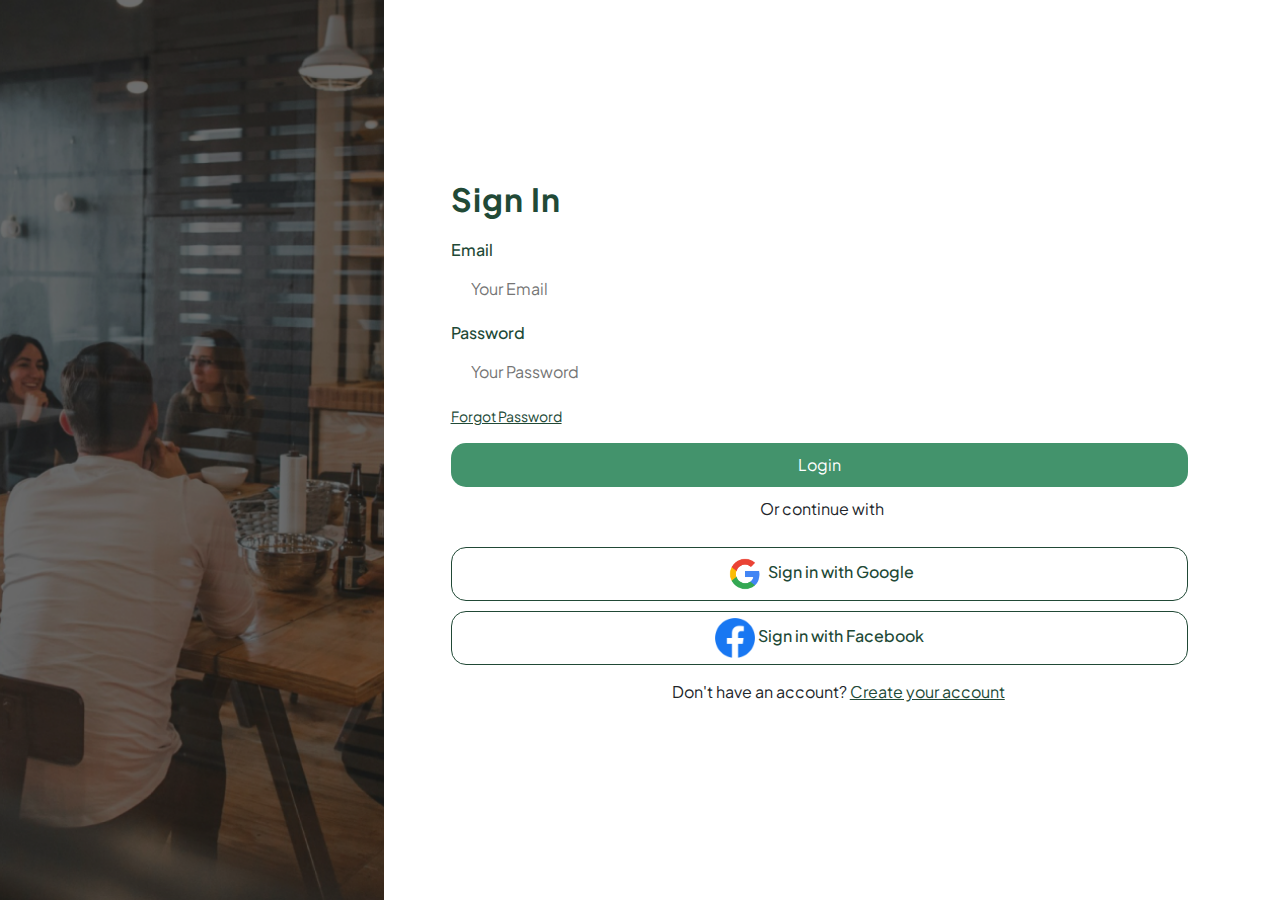
==== login.html @ 5d0fcc12 "tambah login dan register" ====
<!DOCTYPE html>
<html lang="en">
<head>
    <meta charset="UTF-8">
    <meta name="viewport" content="width=device-width, initial-scale=1.0">
    <title>Login Page</title>
    <link rel="stylesheet" href="style.css">
    <link rel="stylesheet" href="https://fonts.googleapis.com/css2?family=Material+Symbols+Outlined">
    <link href="https://cdn.jsdelivr.net/npm/bootstrap@5.3.3/dist/css/bootstrap.min.css" rel="stylesheet" integrity="sha384-QWTKZyjpPEjISv5WaRU9OFeRpok6YctnYmDr5pNlyT2bRjXh0JMhjY6hW+ALEwIH" crossorigin="anonymous">
    <link rel="stylesheet" href="https://cdnjs.cloudflare.com/ajax/libs/animate.css/4.1.1/animate.min.css" />
    <link href="https://unpkg.com/aos@2.3.1/dist/aos.css" rel="stylesheet">
    
</head>
<body>

    <section class="login">

        <div class="imgbx">
            <img src="assets/Logreg.png" alt="">
        </div>
        <div class="contentbx">
            <div class="formbx">
                <h2>Sign In</h2>
                <form>
                    <div class="inputbx">
                        <span>Email</span> <br>
                        <input type="text" name="Email" placeholder="Your Email">
                    </div>
                    <div class="inputbx">
                        <span>Password</span> <br>
                        <input type="password" name="Password" placeholder="Your Password">
                    </div>
                    <div class="forgot" id="forgot">
                        <a href="#">Forgot Password</a>
                    </div>
                    <div class="inputbx">
                        <input type="submit" id="submitlogin" value="Login" name="">
                    </div>
                    <div class="continue">
                        <p>Or continue with</p>
                    </div>

                    <div class="inputbx">
                        <button class="btn">
                            <img src="assets/google.png" alt="">
                            <span class="txt">Sign in with Google</span>
                        </button>
                        
                        <div class="inputbx">
                            <button class="btn">
                                <img src="assets/fb.png" alt="">
                                <span class="txt">Sign in with Facebook</span>
                            </button>    

                    <div class="inputbx">
                        <p>Don't have an account? <a href="./register.html">Create your account</a></p>
                </form>
            </div>
        </div>

    </section>

<script>
     var submitlogin = document.getElementById('submitlogin');
    
    submitlogin.addEventListener('click', function() {

        window.location.href = 'https://www.youtube.com/';
    });
</script>
    
</body>
</html>
---- style.css ----
@import url('https://fonts.googleapis.com/css2?family=Plus+Jakarta+Sans:ital,wght@0,200..800;1,200..800&display=swap');

html * {
    font-family: "Plus Jakarta Sans", sans-serif;   
}

/* Navbar */
ul {
    list-style-type: none;
    background-color: #43936C;
}

.link-nav {
    text-decoration: none;
    color: #ffff;
    transition: 0.3s ease;
}

.link-nav-text {
    text-decoration: none;
    color: #ffff;
    transition: 0.3s ease;
}

.link-nav-text:hover {
    color: #C0DBCE;
    transition: 0.3s ease;
}

.link-nav-text:active {
    transform: scale(0.92);
    transition: 0.3s ease;
}

.link-nav-text:focus {
    transform: scale(0.5);
    transition: 0.3s ease;
}

.sticky-nav {
    position: fixed;
    display: flex;
    justify-content: center;
    align-items: center;
    z-index: 1;
    right: 50%;
    left: 50%;
}

.fw-sm {
    font-weight: 200;
}

.fw-df {
    font-weight: 400;
}

.fw-md {
    font-weight: 500;
}

.fw-lg {
    font-weight: 600;
}

.fw-xl {
    font-weight: 700;
}

.ellipse-left {
    position: absolute;
    right: 0;
    z-index: -1;
}

.ellipse-center {
    position: absolute;
    z-index: -1;
}

.ellipse-right {
    position: absolute;
    left: 0;
    z-index: -1;

}

.vl {
    border: 1px solid rgb(255, 255, 255);
    height: 110px;
  }


.login{
    margin: 0;
    padding: 0;
    box-sizing: border-box;
    position: relative;
    width: 100%;
    height: 100vh;
    display: flex;
}

section .imgbx{
    position: relative;
    width: 50%;
    height: 100%;
}

section .imgbx img {
    position: absolute;
    top: 0;
    left: 0;
    width: 60%;
    height: 100%;
    object-fit: cover;
}

section .contentbx {
    display: flex;
    justify-content:center;
    align-items: center;
    padding-left: 28%;
    width: 100%;
    height: 100%;
    position:absolute;
}

section .contentbx .formbx {
    width: 80%;
}

section .contentbx .formbx h2 {
    color: #214936;
    font-weight: bold;
    font-size: 2em;
    margin-bottom: 20px;
    display: inline-block;
    letter-spacing: 1px;

}

section .contentbx .formbx .inputbx {
    margin-bottom: 10px;

}

.forgot a {
    font-size: 14px;
    color: #214936;
    
}

.inputbx a{
    color: #214936;
}

section .contentbx .formbx .continue p{
    padding-left: 42%;
}

section .contentbx .formbx .inputbx span {
    font-size: 16px;
    margin-bottom: 5px;
    display: inline-block;
    color: #214936;
    font-weight: 500;
}

section .contentbx .formbx .agree{
    font-weight: 400;
    font-size: 14px;
}

section .contentbx .formbx .inputbx input{
    width: 100%;
    padding: 10px 20px;
    border-top: 1px solid black;
    outline: none;
    border: none;
} 

section .contentbx .formbx .inputbx input[type="submit"]{
    background: #43936C;
    color: #fff;
    outline: none;
    border: none;
    font-weight: medium;
    cursor: pointer;
    border-radius: 15px;
    margin-top: 15px;
}

section .contentbx .formbx .inputbx input[type="submit"]:hover{
    background: #347153;
}

.inputbx .btn{
    width: 100%;
    background-color: transparent;
    border-radius: 15px;
    cursor: pointer;
    margin-top: 10px;
    border: 1px solid #214936;
}


.btn img{
    width: 40px;
    height: 40px;
}

.inputbx p{
    margin-top: 15px;
    padding-left: 30%;
}
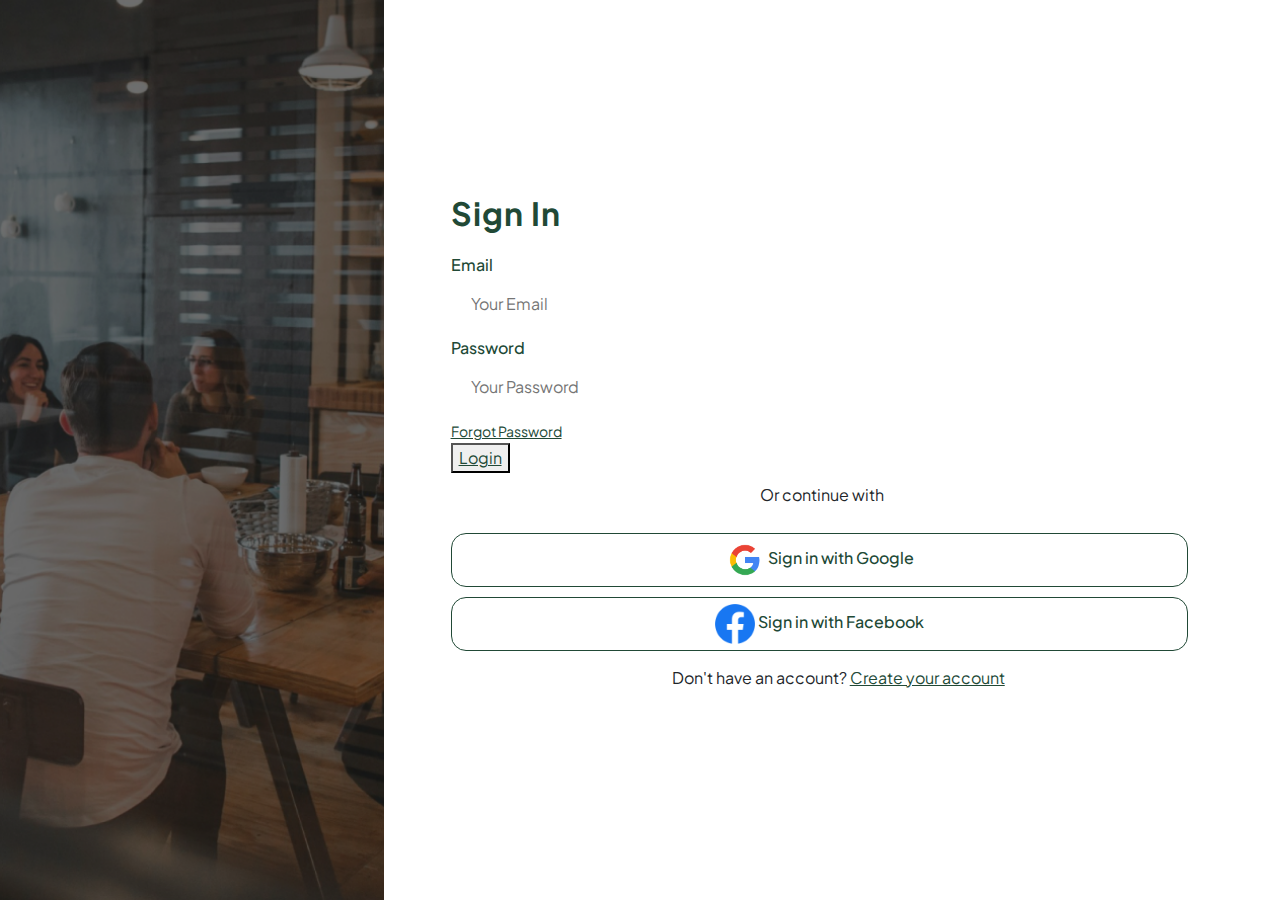
==== commit ef2f5c99: "update login" ====
--- a/login.html
+++ b/login.html
@@ -34,7 +34,9 @@
                         <a href="#">Forgot Password</a>
                     </div>
                     <div class="inputbx">
-                        <input type="submit" id="submitlogin" value="Login" name="">
+                        <button class="submit" id="submitlogin" name="">
+                        <a href="index.html">Login</a>
+                        </button>
                     </div>
                     <div class="continue">
                         <p>Or continue with</p>
@@ -60,14 +62,6 @@
 
     </section>
 
-<script>
-     var submitlogin = document.getElementById('submitlogin');
-    
-    submitlogin.addEventListener('click', function() {
 
-        window.location.href = 'https://www.youtube.com/';
-    });
-</script>
-    
 </body>
 </html>